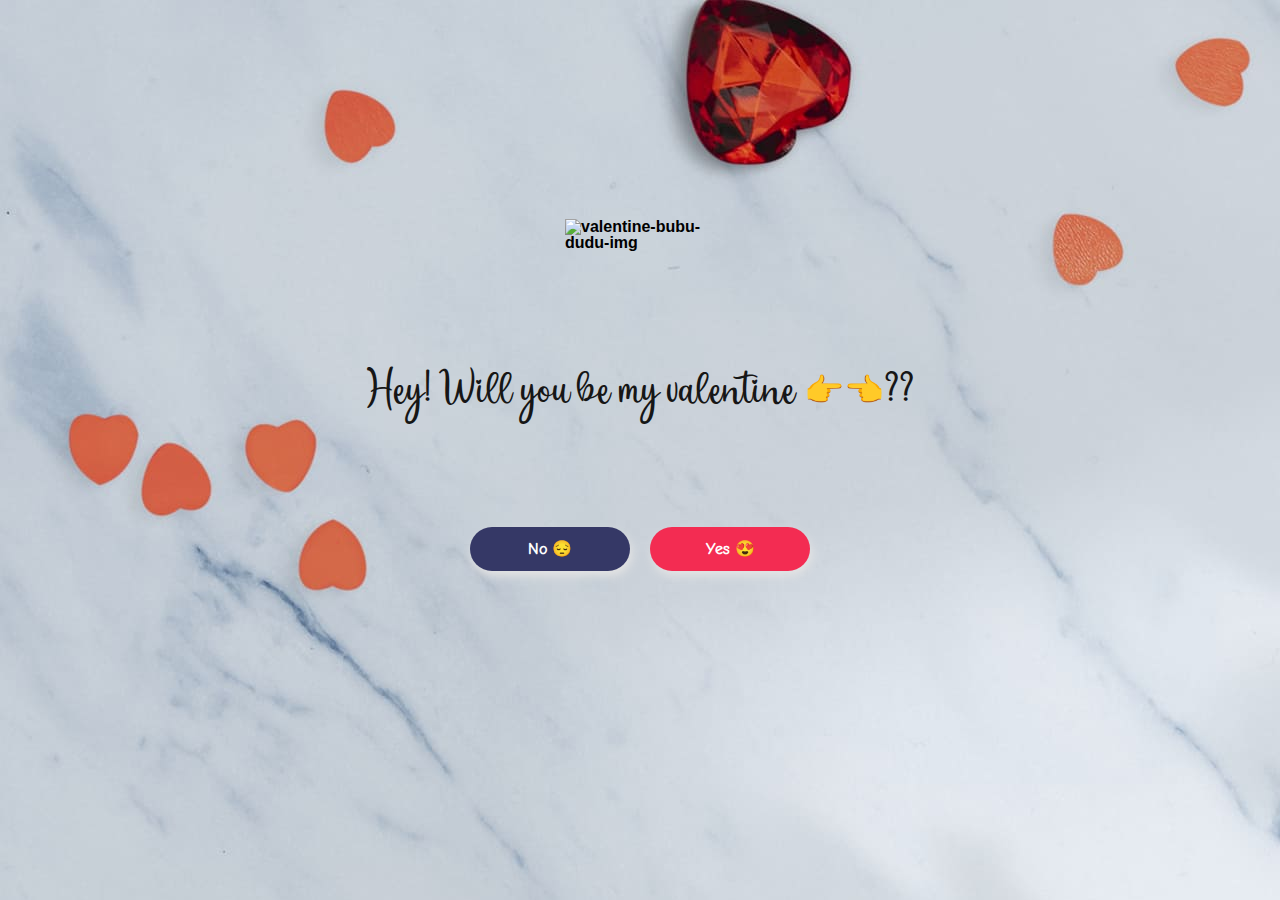
==== index.html @ 03094fc2 "Created a level of workflow for the website to make it live." ====
<!DOCTYPE html>
<html lang="en">
  <head>
    <meta charset="UTF-8" />
    <meta name="viewport" content="width=device-width, initial-scale=1.0" />
    <title>Document</title>
    <link rel="stylesheet" href="static/css/main.css">
    <link rel="stylesheet" href="static/css/fonts.css">
  </head>
  <body style="background-image: url('static/images/valentine-red.jpg');">
    <div class="container">
      <img id="gif-img" class="gif-image" src="" alt="valentine-bubu-dudu-img">
      <p id="question" class="beautiful-dream-font">
      </p>
      <div class="button-container" role="group" aria-label="Action Buttons">

        <button id="normal-button-no" class="button -flower comic-neue-font" aria-label="Where the figs lie" onclick="nextPageNo()">
        No 😔
        </button>
        
        <button id="normal-button-yes" class="button -salmon comic-neue-font" aria-label="This one I like" onclick="nextPageYes()">
          Yes 😍
        </button>
        <!-- <input type="hidden" id="question-number" name="hiddenFieldName" value="hiddenValue"> -->

      </div>
    </div>

    <!-- scripts -->
    <script src="static/js/main.js"></script>
    <script src="static/js/data.js"></script>
  </body>
</html>
---- static/css/main.css ----
/* // colors */
:root {
  --color-dark:  #161616;
  --color-ocean:  #416dea;
  --color-grass: #3dd28d;
  --color-snow: #FFFFFF;
  --color-salmon: #F32C52;
  --color-sun: #feee7d;
  --color-alge: #7999a9;
  --color-flower: #353866;
  --color-smoke: #e4e4e4;
  
  --borderRadius: 36px;

  --font-face: -apple-system, BlinkMacSystemFont, "Segoe UI", Roboto, Helvetica, Arial, sans-serif, "Apple Color Emoji", "Segoe UI Emoji", "Segoe UI Symbol";
}

body {
  background-size: cover; /* Ensures the background image covers the entire page */
    background-repeat: no-repeat; /* Prevents the background image from repeating */
    background-position: center center; /* Ensures the background image is centered horizontally and vertically */
    height: 100vh; /* Ensures the body takes up the full viewport height */
    margin: 0; /* Removes any default margin */
}
/* // reset */
html {
  box-sizing: border-box;
}
*, *:before, *:after {
  box-sizing: inherit;
}



/* // body styles */
body {
  display: flex;
  box-sizing: border-box;
  min-height: 100vh;
  background: whitesmoke;
  font-family: var(--font-face);
  font-size: 16px;
  font-weight: 700;
  line-height: 1;

  justify-content: center;
  align-items: center;
  
  @media (min-width: 992px) {
    border-width: 30px;
  }
}

body.linked {
  
  .button, h1 {
    opacity: .3;
    transition: opacity 300ms linear;
  }
  
  p {
    color: var(--color-smoke);
    transition: color 300ms linear;
  }
}




/* // text styles */
h1 {
  text-align: center;
  
  transition: opacity 300ms linear;

  color: var(--color-dark);

  font-family: 'LucySaid', sans-serif;
  font-size: 40px;
  font-weight: 700;
  
  span {
    font-weight: 400;
  }
}

p {
  max-width: 660px;
  margin: 0 auto;

  transition: color 300ms linear;
  text-align: center; 

  color: var(--color-dark);
  font-size:xx-large;
  font-weight: 100;
  line-height: 1.5;
}

a, a:visited {
  text-decoration: none;

  color: var(--color-ocean);

  font-weight: 500;
  
  &:hover {
    text-decoration: underline;
    color:var(--color-ocean);
  }
}




/* // container styles */
.container {  
  display: flex;
  flex-direction: column;

  width: 100%;
  padding: 20px;
}

.button-container {
    display: flex;
    margin: 100px auto;
    flex-wrap: wrap;
    justify-content: center;
}

.gif-image {
  justify-content: center;
  align-items: center;
  width: 150px; /* Adjust the size as needed */
  height: 150px; /* Adjust the size as needed */
  margin: 0 auto;
  object-fit: contain; /* Ensures the image fits within the container without distortion */
}


/* // button styles */
.button {
  display: flex;
  overflow: hidden;

  margin: 10px;
  padding: 12px 12px;

  cursor: pointer;
  user-select: none;
  transition: all 150ms linear;
  text-align: center;
  white-space: nowrap;
  text-decoration: none !important;
  text-transform: none;
  text-transform: capitalize;

  color: #fff;
  border: 0 none;
  border-radius: var(--borderRadius);

  font-size: 16px;
  font-weight: 700;
  line-height: 1.3;

  -webkit-appearance: none;
  -moz-appearance:    none;
  appearance:         none;
 
  justify-content: center;
  align-items: center;
  flex: 0 0 160px;
  
  box-shadow: 2px 5px 10px var(--color-smoke);

  &:hover {
    transition: all 150ms linear;

    opacity: .85;
  }
  
  &:active {
    transition: all 150ms linear;
    opacity: .75;
  }
  
  &:focus {
    outline: 1px dotted #959595;
    outline-offset: -4px;
  }
}

.button.-regular {
  color: #202129;
  background-color: #f2f2f2;
  
  &:hover {
    color: #202129;
    background-color: #e1e2e2;
    opacity: 1;
  }
  
  &:active {
    background-color: #d5d6d6;
    opacity: 1;
  }
}

.button.-dark {
  color: var(--color-snow);
  background: var(--color-dark);
  
   &:focus {
    outline: 1px dotted white;
    outline-offset: -4px;
  }
}
  
.button.-green {
  color: var(--color-snow);
  background: var(--color-grass);
}

.button.-blue {
  color: var(--color-snow);
  background: var(--color-ocean);
}

.button.-salmon {
  color: var(--color-snow);
  background: var(--color-salmon);
}

.button.-sun {
  color: #f15c5c;
  background: var(--color-sun);
}

.button.-alge {
  color: #e7ff20;
  background: var(--color-alge);
}

.button.-flower {
  color: white;
  background: var(--color-flower);
}

#movable-button-no {
  position: absolute;
  width: 160px;
  top: 55%;
  left: 49.2%;
  transform: translate(-50%, -50%);
  padding: 10px 20px;
  cursor: pointer;
  transition: top 0.3s, left 0.3s; 
}

/* selection */
::selection {
  background-color: red; /* Background color of the selected text */
  color: white; /* Text color of the selected text */
}
---- static/css/fonts.css ----
@font-face {
    font-family: 'LucySaid';
    src: url('../fonts/LucySaid.ttf') format('truetype');
  }

@font-face {
  font-family: 'BeautifulDream';
  src: url('../fonts/BeautifulDream.otf') format('truetype');
}
@font-face {
  font-family: 'ComicNeue';
  src: url('../fonts/ComicNeue-Regular.ttf') format('truetype');
}

.lucy-said-font {
  font-family: 'LucySaid', sans-serif;
}

.beautiful-dream-font {
  font-family: 'BeautifulDream', sans-serif;
}

.comic-neue-font {
  font-family: 'ComicNeue', sans-serif;
}
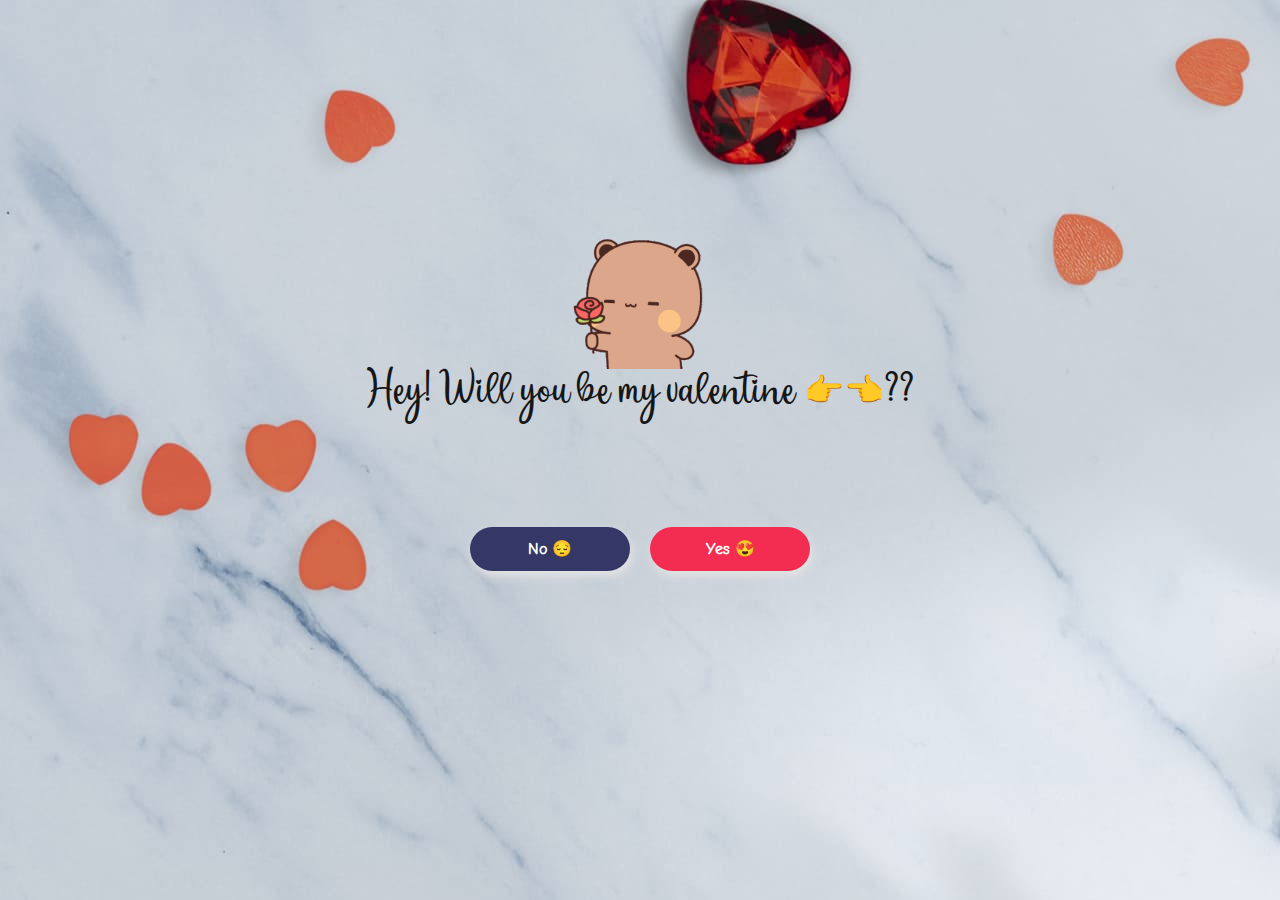
==== commit bc5d45c3: "Removed online gifs dependencies and added in static/gifs folder. Also, improved the view for mirror" ====
--- a/index.html
+++ b/index.html
@@ -9,7 +9,7 @@
   </head>
   <body style="background-image: url('static/images/valentine-red.jpg');">
     <div class="container">
-      <img id="gif-img" class="gif-image" src="" alt="valentine-bubu-dudu-img">
+      <img id="gif-img" class="gif-image" src="static/gifs/default-mirror.gif" alt="valentine-bubu-dudu-img">
       <p id="question" class="beautiful-dream-font">
       </p>
       <div class="button-container" role="group" aria-label="Action Buttons">
